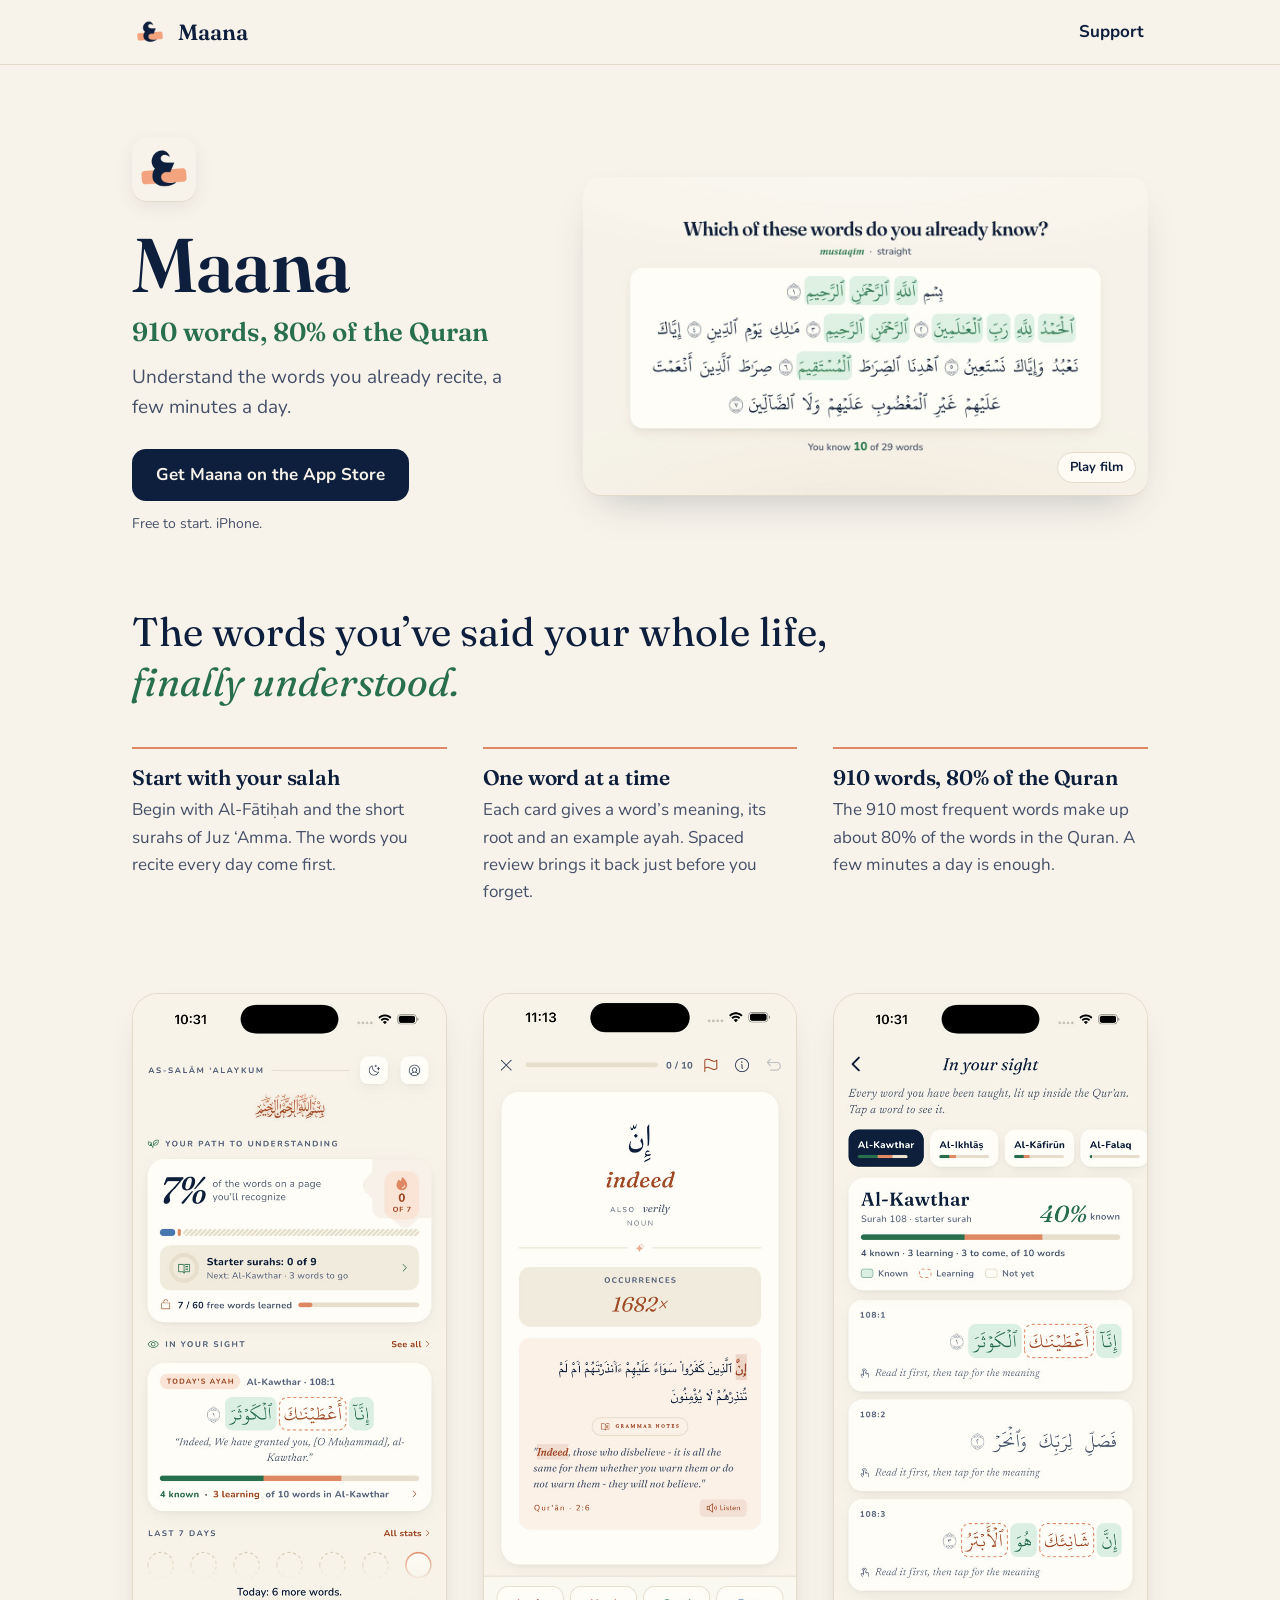
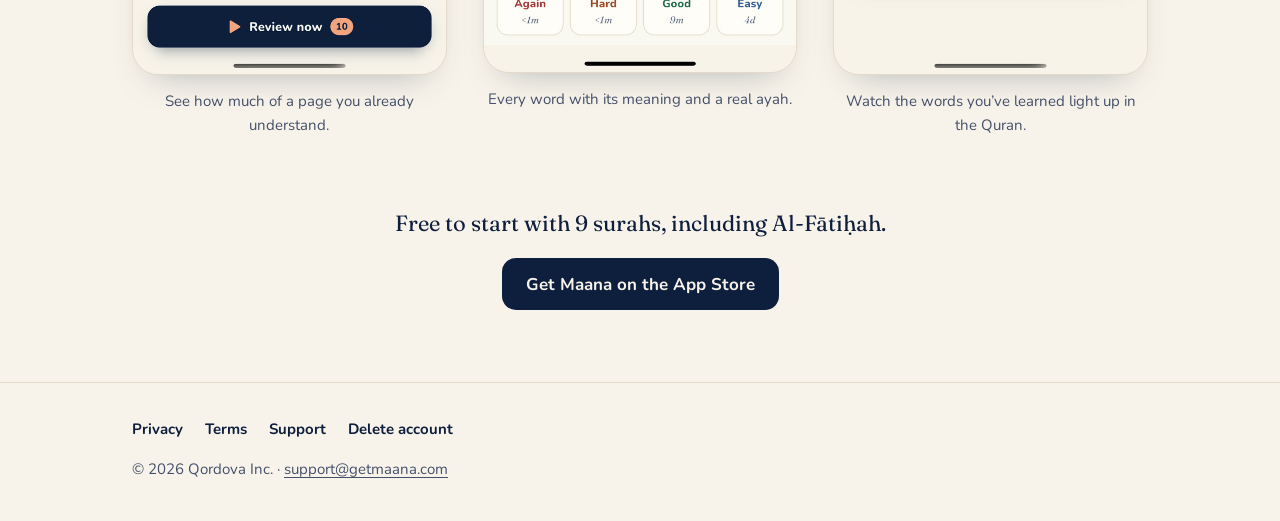
==== index.html @ f0429fd3 "getmaana.com: landing, privacy, terms, support, delete-account Co-Authored-By: Claude Opus 5.5 <nore" ====
<!doctype html>
<html lang="en">
<head>
<meta charset="utf-8">
<meta name="viewport" content="width=device-width, initial-scale=1">
<title>Maana: Essential Quranic Words</title>
<meta name="description" content="910 words, 80% of the Quran. Understand the words you already recite, a few minutes a day.">
<link rel="canonical" href="https://getmaana.com/">
<meta name="theme-color" content="#F8F3EA">
<meta name="apple-itunes-app" content="app-id=6817107338">
<meta property="og:type" content="website">
<meta property="og:site_name" content="Maana">
<meta property="og:title" content="Maana: Essential Quranic Words">
<meta property="og:description" content="910 words, 80% of the Quran. Understand the words you already recite, a few minutes a day.">
<meta property="og:url" content="https://getmaana.com/">
<meta property="og:image" content="https://getmaana.com/assets/og-image.jpg">
<meta property="og:image:width" content="1200">
<meta property="og:image:height" content="630">
<meta property="og:image:alt" content="Al-Fātiḥah with the words you know highlighted in green">
<meta name="twitter:card" content="summary_large_image">
<link rel="icon" href="/favicon.ico" sizes="any">
<link rel="icon" href="/assets/icon.svg" type="image/svg+xml">
<link rel="apple-touch-icon" href="/apple-touch-icon.png">
<link rel="preconnect" href="https://fonts.googleapis.com">
<link rel="preconnect" href="https://fonts.gstatic.com" crossorigin>
<link rel="stylesheet" href="https://fonts.googleapis.com/css2?family=Fraunces:opsz,wght@9..144,400;9..144,600&family=Nunito:wght@400;600;700&display=swap">
<link rel="stylesheet" href="/assets/style.css">
</head>
<body class="home">
<a class="skip" href="#main">Skip to content</a>
<header class="site-header">
  <div class="wrap bar">
    <a class="brand" href="/"><img src="/assets/icon-192.png" alt="" width="36" height="36"><span>Maana</span></a>
    <nav aria-label="Site"><a href="/support/">Support</a></nav>
  </div>
</header>
<main id="main">
<section class="hero wrap">
  <div class="hero-copy">
    <img class="hero-icon" src="/assets/icon-192.png" alt="" width="72" height="72">
    <h1>Maana</h1>
    <p class="subtitle">910 words, 80% of the Quran</p>
    <p class="promise">Understand the words you already recite, a few minutes a day.</p>
    <div class="cta">
      <a class="store-button" href="https://apps.apple.com/app/id6817107338">Get Maana on the App Store</a>
      <p class="fine">Free to start. iPhone.</p>
    </div>
  </div>
  <figure class="film">
    <video autoplay muted loop playsinline preload="metadata"
           poster="/assets/maana-hero-poster.jpg" width="1280" height="720"
           aria-label="Al-Fātiḥah on a page. The words you already know light up in green, one by one.">
      <source src="/assets/maana-hero.mp4" type="video/mp4">
    </video>
    <button class="film-toggle" type="button" aria-pressed="false">Pause film</button>
  </figure>
</section>

<section class="idea wrap">
  <p class="lede">The words you’ve said your whole life, <em>finally understood.</em></p>
  <ul class="points">
    <li><h2>Start with your salah</h2><p>Begin with Al-Fātiḥah and the short surahs of Juz ‘Amma. The words you recite every day come first.</p></li>
    <li><h2>One word at a time</h2><p>Each card gives a word’s meaning, its root and an example ayah. Spaced review brings it back just before you forget.</p></li>
    <li><h2>910 words, 80% of the Quran</h2><p>The 910 most frequent words make up about 80% of the words in the Quran. A few minutes a day is enough.</p></li>
  </ul>
</section>

<section class="shots wrap" aria-label="Screenshots">
  <figure>
    <img src="/assets/shots/home_light.jpg" width="600" height="1304" loading="lazy"
         alt="Maana home screen: 7% of the words on a page recognised, today’s ayah from Al-Kawthar, and a Review now button.">
    <figcaption>See how much of a page you already understand.</figcaption>
  </figure>
  <figure>
    <img src="/assets/shots/hygiene_review_card.jpg" width="600" height="1300" loading="lazy"
         alt="A review card for the word inna, meaning indeed, with its 1,682 occurrences and an example verse.">
    <figcaption>Every word with its meaning and a real ayah.</figcaption>
  </figure>
  <figure>
    <img src="/assets/shots/sight_light.jpg" width="600" height="1304" loading="lazy"
         alt="In your sight: Al-Kawthar, 40% known, with the known words highlighted inside each ayah.">
    <figcaption>Watch the words you’ve learned light up in the Quran.</figcaption>
  </figure>
</section>

<section class="closing wrap">
  <p>Free to start with 9 surahs, including Al-Fātiḥah.</p>
  <a class="store-button" href="https://apps.apple.com/app/id6817107338">Get Maana on the App Store</a>
</section>

<script>
(function () {
  var v = document.querySelector('.film video'), b = document.querySelector('.film-toggle');
  if (!v || !b) return;
  function sync() { var p = v.paused; b.textContent = p ? 'Play film' : 'Pause film'; b.setAttribute('aria-pressed', p ? 'true' : 'false'); }
  if (window.matchMedia && matchMedia('(prefers-reduced-motion: reduce)').matches) { v.removeAttribute('autoplay'); v.pause(); }
  b.addEventListener('click', function () { if (v.paused) v.play(); else v.pause(); });
  v.addEventListener('play', sync); v.addEventListener('pause', sync); sync();
})();
</script>

</main>
<footer class="site-footer">
  <div class="wrap">
    <nav aria-label="Footer">
      <a href="/privacy/">Privacy</a>
      <a href="/terms/">Terms</a>
      <a href="/support/">Support</a>
      <a href="/delete-account/">Delete account</a>
    </nav>
    <p>© 2026 Qordova Inc. · <a href="mailto:support@getmaana.com">support@getmaana.com</a></p>
  </div>
</footer>
</body>
</html>
---- assets/style.css ----
:root {
  --paper: #F8F3EA;
  --paper-2: #F1EADD;
  --card: #FFFDF8;
  --navy: #0E1F3D;
  --ink-2: #44506A;
  --coral: #E08864;
  --coral-ink: #A5502D;
  --green: #286F4D;
  --green-bg: #DDEFE4;
  --line: #E4DACA;
  --serif: "Fraunces", Georgia, "Times New Roman", serif;
  --sans: "Nunito", system-ui, -apple-system, "Segoe UI", sans-serif;
  --gutter: 20px;
  --max: 1080px;
}
*, *::before, *::after { box-sizing: border-box; }
html { -webkit-text-size-adjust: 100%; }
body {
  margin: 0;
  background: var(--paper);
  color: var(--navy);
  font: 400 17px/1.6 var(--sans);
  text-rendering: optimizeLegibility;
  -webkit-font-smoothing: antialiased;
}
img, video { max-width: 100%; height: auto; display: block; }
a { color: var(--green); text-underline-offset: 3px; text-decoration-thickness: 1px; }
a:hover { text-decoration-thickness: 2px; }
:focus-visible { outline: 3px solid var(--coral); outline-offset: 3px; border-radius: 4px; }
h1, h2, h3 { font-family: var(--serif); font-weight: 600; line-height: 1.15; letter-spacing: -0.01em; margin: 0 0 .5em; }
.wrap { max-width: var(--max); margin: 0 auto; padding: 0 var(--gutter); }
.skip { position: absolute; left: -999px; top: 8px; background: var(--navy); color: var(--paper); padding: 8px 14px; border-radius: 8px; z-index: 10; }
.skip:focus { left: 8px; }

/* header / footer */
.site-header { border-bottom: 1px solid var(--line); }
.bar { display: flex; align-items: center; justify-content: space-between; min-height: 64px; }
.brand { display: inline-flex; align-items: center; gap: 10px; color: var(--navy); text-decoration: none; font: 600 22px/1 var(--serif); }
.brand img { border-radius: 9px; }
.site-header nav a { color: var(--navy); font-weight: 700; text-decoration: none; padding: 10px 4px; }
.site-header nav a:hover { color: var(--green); }
.site-footer { border-top: 1px solid var(--line); margin-top: 72px; padding: 28px 0 40px; color: var(--ink-2); font-size: 15px; }
.site-footer nav { display: flex; flex-wrap: wrap; gap: 6px 22px; margin-bottom: 10px; }
.site-footer nav a { color: var(--navy); font-weight: 700; text-decoration: none; padding: 6px 0; }
.site-footer nav a:hover { color: var(--green); text-decoration: underline; }
.site-footer p { margin: 0; }
.site-footer p a { color: var(--ink-2); }

/* home: hero */
.hero { display: grid; gap: 32px; padding-top: 44px; }
.hero-icon { width: 64px; height: 64px; border-radius: 15px; box-shadow: 0 1px 0 var(--line), 0 6px 18px rgba(14,31,61,.08); margin-bottom: 20px; }
.hero h1 { font-size: clamp(48px, 11vw, 76px); margin-bottom: .1em; }
.subtitle { font: 600 clamp(21px, 5vw, 26px)/1.3 var(--serif); color: var(--green); margin: 0 0 12px; }
.promise { font-size: 19px; color: var(--ink-2); margin: 0 0 26px; max-width: 30em; }
.cta { display: flex; flex-wrap: wrap; align-items: center; gap: 12px 18px; }
.store-button {
  display: inline-flex; align-items: center; justify-content: center; min-height: 52px;
  padding: 0 24px; border-radius: 14px; background: var(--navy); color: var(--paper);
  font: 700 17px/1 var(--sans); text-decoration: none; transition: background .15s;
}
.store-button:hover { background: #1B3160; text-decoration: none; }
.fine { font-size: 14px; color: var(--ink-2); margin: 0; }
.film { margin: 0; }
.film video { width: 100%; aspect-ratio: 16 / 9; object-fit: cover; border-radius: 18px; background: var(--paper-2); box-shadow: 0 1px 0 var(--line), 0 18px 40px -18px rgba(14,31,61,.28); }

/* home: idea */
.idea { padding-top: 72px; }
.lede { font: 400 clamp(26px, 6vw, 40px)/1.25 var(--serif); margin: 0 0 40px; max-width: 18em; }
.lede em { font-style: italic; color: var(--green); }
.points { list-style: none; margin: 0; padding: 0; display: grid; gap: 28px; }
.points li { border-top: 2px solid var(--coral); padding-top: 16px; }
.points h2 { font-size: 21px; margin-bottom: .35em; }
.points p { margin: 0; color: var(--ink-2); }

/* home: screenshots */
.shots { display: grid; grid-auto-flow: column; grid-auto-columns: 72%; gap: 18px; overflow-x: auto; scroll-snap-type: x mandatory; padding-top: 64px; padding-bottom: 8px; }
.shots figure { margin: 0; scroll-snap-align: center; }
.shots img { width: 100%; border-radius: 26px; border: 1px solid var(--line); box-shadow: 0 16px 36px -20px rgba(14,31,61,.35); background: var(--card); }
.shots figcaption { margin-top: 14px; font-size: 15px; color: var(--ink-2); text-align: center; }

.closing { text-align: center; padding-top: 64px; }
.closing p { font: 400 22px/1.35 var(--serif); margin: 0 0 20px; }

/* prose pages */
.prose { max-width: 720px; padding-top: 40px; }
.prose h1 { font-size: clamp(34px, 8vw, 46px); }
.prose h2 { font-size: 24px; margin-top: 1.8em; }
.prose h3 { font-size: 19px; margin-top: 1.5em; }
.prose p, .prose li { color: var(--navy); }
.prose ul, .prose ol { padding-left: 1.3em; }
.prose li { margin: .35em 0; }
.prose li > ul { margin: .3em 0; }
.stamp { display: inline-block; font-size: 14px; font-weight: 700; color: var(--green); background: var(--green-bg); border-radius: 999px; padding: 4px 12px; margin: 0 0 12px; }
.legal h2 { font-size: 22px; }
.contact-card, .note { background: var(--card); border: 1px solid var(--line); border-radius: 16px; padding: 18px 20px; margin: 20px 0 8px; }
.contact-card p:first-child { margin-top: 0; font-size: 18px; }
.note { border-left: 4px solid var(--coral); }
.note p { margin: 0; }
details { border-bottom: 1px solid var(--line); }
details:first-of-type { border-top: 1px solid var(--line); }
summary { cursor: pointer; list-style: none; font: 600 19px/1.35 var(--serif); padding: 18px 36px 18px 0; position: relative; }
summary::-webkit-details-marker { display: none; }
summary::after { content: "+"; position: absolute; right: 4px; top: 14px; font: 400 26px/1 var(--sans); color: var(--coral-ink); }
details[open] summary::after { content: "−"; }
details > :not(summary) { margin-top: 0; }
details > :last-child { margin-bottom: 20px; }
.center { text-align: center; padding-top: 80px; }

@media (min-width: 760px) {
  :root { --gutter: 32px; }
  .hero { grid-template-columns: 5fr 7fr; align-items: center; gap: 48px; padding-top: 72px; }
  .points { grid-template-columns: repeat(3, 1fr); gap: 36px; }
  .shots { grid-auto-flow: row; grid-template-columns: repeat(3, 1fr); overflow: visible; gap: 36px; padding-top: 88px; }
}
@media (prefers-reduced-motion: reduce) {
  * { transition: none !important; }
}
.film { position: relative; }
.film-toggle { position: absolute; right: 12px; bottom: 12px; font: 700 13px/1 var(--sans); color: var(--navy); background: rgba(255,253,248,.88); border: 1px solid var(--line); border-radius: 999px; padding: 8px 12px; cursor: pointer; }
.film-toggle:hover { background: var(--card); }
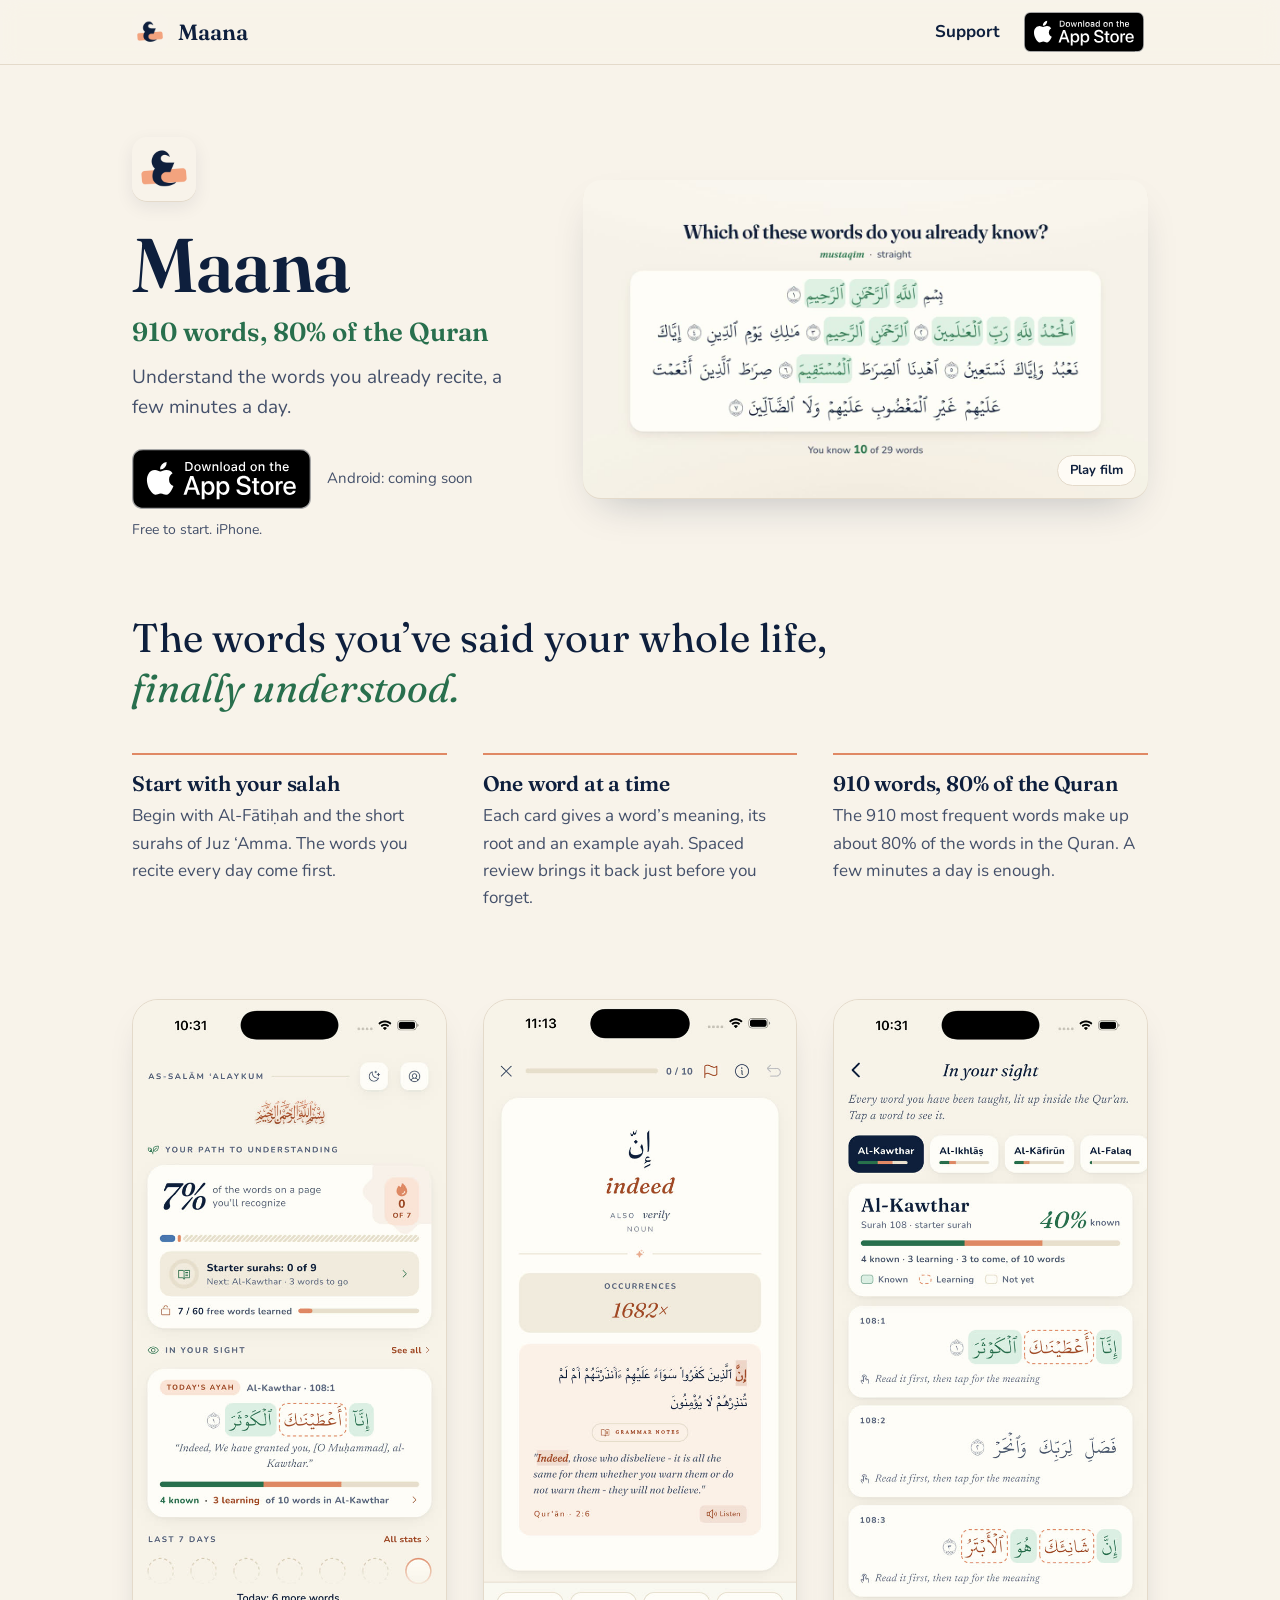
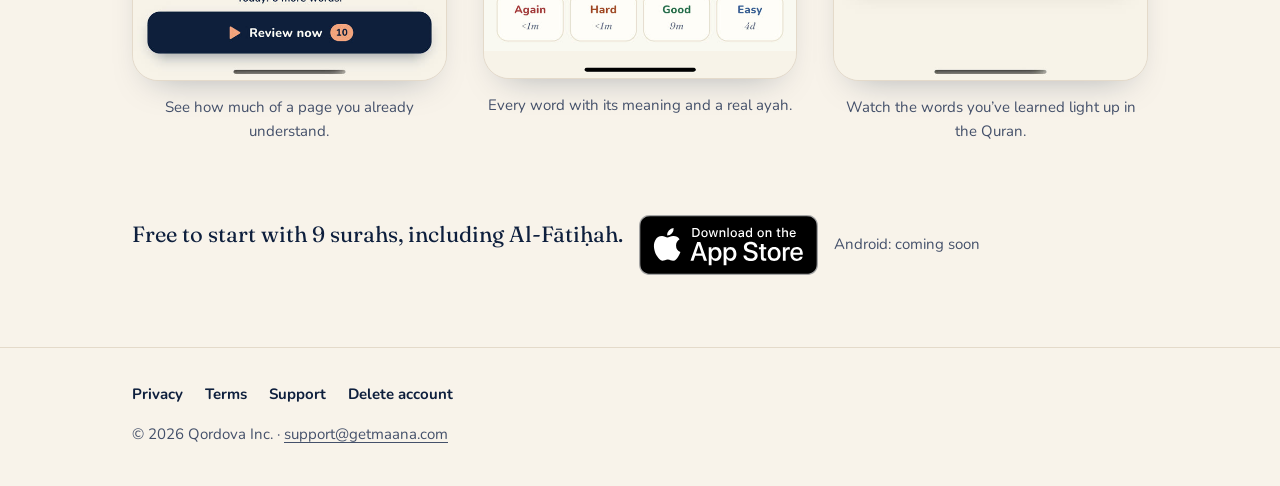
==== commit d879701d: "Show the official App Store badge in the header, hero and closing The plain text button becomes Appl" ====
--- a/index.html
+++ b/index.html
@@ -31,7 +31,7 @@
 <header class="site-header">
   <div class="wrap bar">
     <a class="brand" href="/"><img src="/assets/icon-192.png" alt="" width="36" height="36"><span>Maana</span></a>
-    <nav aria-label="Site"><a href="/support/">Support</a></nav>
+    <nav aria-label="Site"><a href="/support/">Support</a><a class="store-badge store-badge--header" href="https://apps.apple.com/app/id6817107338"><img src="/assets/app-store-badge.svg" alt="Download on the App Store" width="120" height="40"></a></nav>
   </div>
 </header>
 <main id="main">
@@ -42,7 +42,8 @@
     <p class="subtitle">910 words, 80% of the Quran</p>
     <p class="promise">Understand the words you already recite, a few minutes a day.</p>
     <div class="cta">
-      <a class="store-button" href="https://apps.apple.com/app/id6817107338">Get Maana on the App Store</a>
+      <a class="store-badge store-badge--hero" href="{app_store_url}"><img src="/assets/app-store-badge.svg" alt="Download on the App Store" width="180" height="60"></a>
+      <p class="fine soon">Android: coming soon</p>
       <p class="fine">Free to start. iPhone.</p>
     </div>
   </div>
@@ -85,7 +86,8 @@
 
 <section class="closing wrap">
   <p>Free to start with 9 surahs, including Al-Fātiḥah.</p>
-  <a class="store-button" href="https://apps.apple.com/app/id6817107338">Get Maana on the App Store</a>
+  <a class="store-badge store-badge--hero" href="{app_store_url}"><img src="/assets/app-store-badge.svg" alt="Download on the App Store" width="180" height="60"></a>
+      <p class="fine soon">Android: coming soon</p>
 </section>
 
 <script>
--- a/assets/style.css
+++ b/assets/style.css
@@ -34,7 +34,9 @@
 .skip:focus { left: 8px; }
 
 /* header / footer */
-.site-header { border-bottom: 1px solid var(--line); }
+.site-header { border-bottom: 1px solid var(--line); position: sticky; top: 0; z-index: 20;
+  background: rgba(248,243,234,.92); -webkit-backdrop-filter: saturate(1.4) blur(10px); backdrop-filter: saturate(1.4) blur(10px); }
+.site-header nav { display: flex; align-items: center; gap: 16px; }
 .bar { display: flex; align-items: center; justify-content: space-between; min-height: 64px; }
 .brand { display: inline-flex; align-items: center; gap: 10px; color: var(--navy); text-decoration: none; font: 600 22px/1 var(--serif); }
 .brand img { border-radius: 9px; }
@@ -119,3 +121,17 @@
 .film { position: relative; }
 .film-toggle { position: absolute; right: 12px; bottom: 12px; font: 700 13px/1 var(--sans); color: var(--navy); background: rgba(255,253,248,.88); border: 1px solid var(--line); border-radius: 999px; padding: 8px 12px; cursor: pointer; }
 .film-toggle:hover { background: var(--card); }
+
+/* Official App Store badge (unmodified artwork; Apple's minimum on-screen height is 40px) */
+.store-badge { display: inline-block; line-height: 0; border-radius: 10px; transition: transform .15s, opacity .15s; }
+.store-badge img { display: block; width: auto; }
+.store-badge:hover { transform: translateY(-1px); opacity: .9; }
+.store-badge:focus-visible { outline: 3px solid var(--green); outline-offset: 3px; }
+.store-badge--hero img { height: 60px; }
+.store-badge--header img { height: 40px; }
+@media (max-width: 360px) { .store-badge--header img { height: 40px; } .site-header nav { gap: 10px; } }
+
+.store-badge--play img { height: 60px; }   /* Google's PNG includes its own padding */
+.cta, .closing { display: flex; flex-wrap: wrap; align-items: center; gap: 10px 16px; }
+.soon { color: var(--ink-2); }
+.closing .soon, .cta .soon { font: 400 15px/1.4 var(--sans); color: var(--ink-2); margin: 0; }
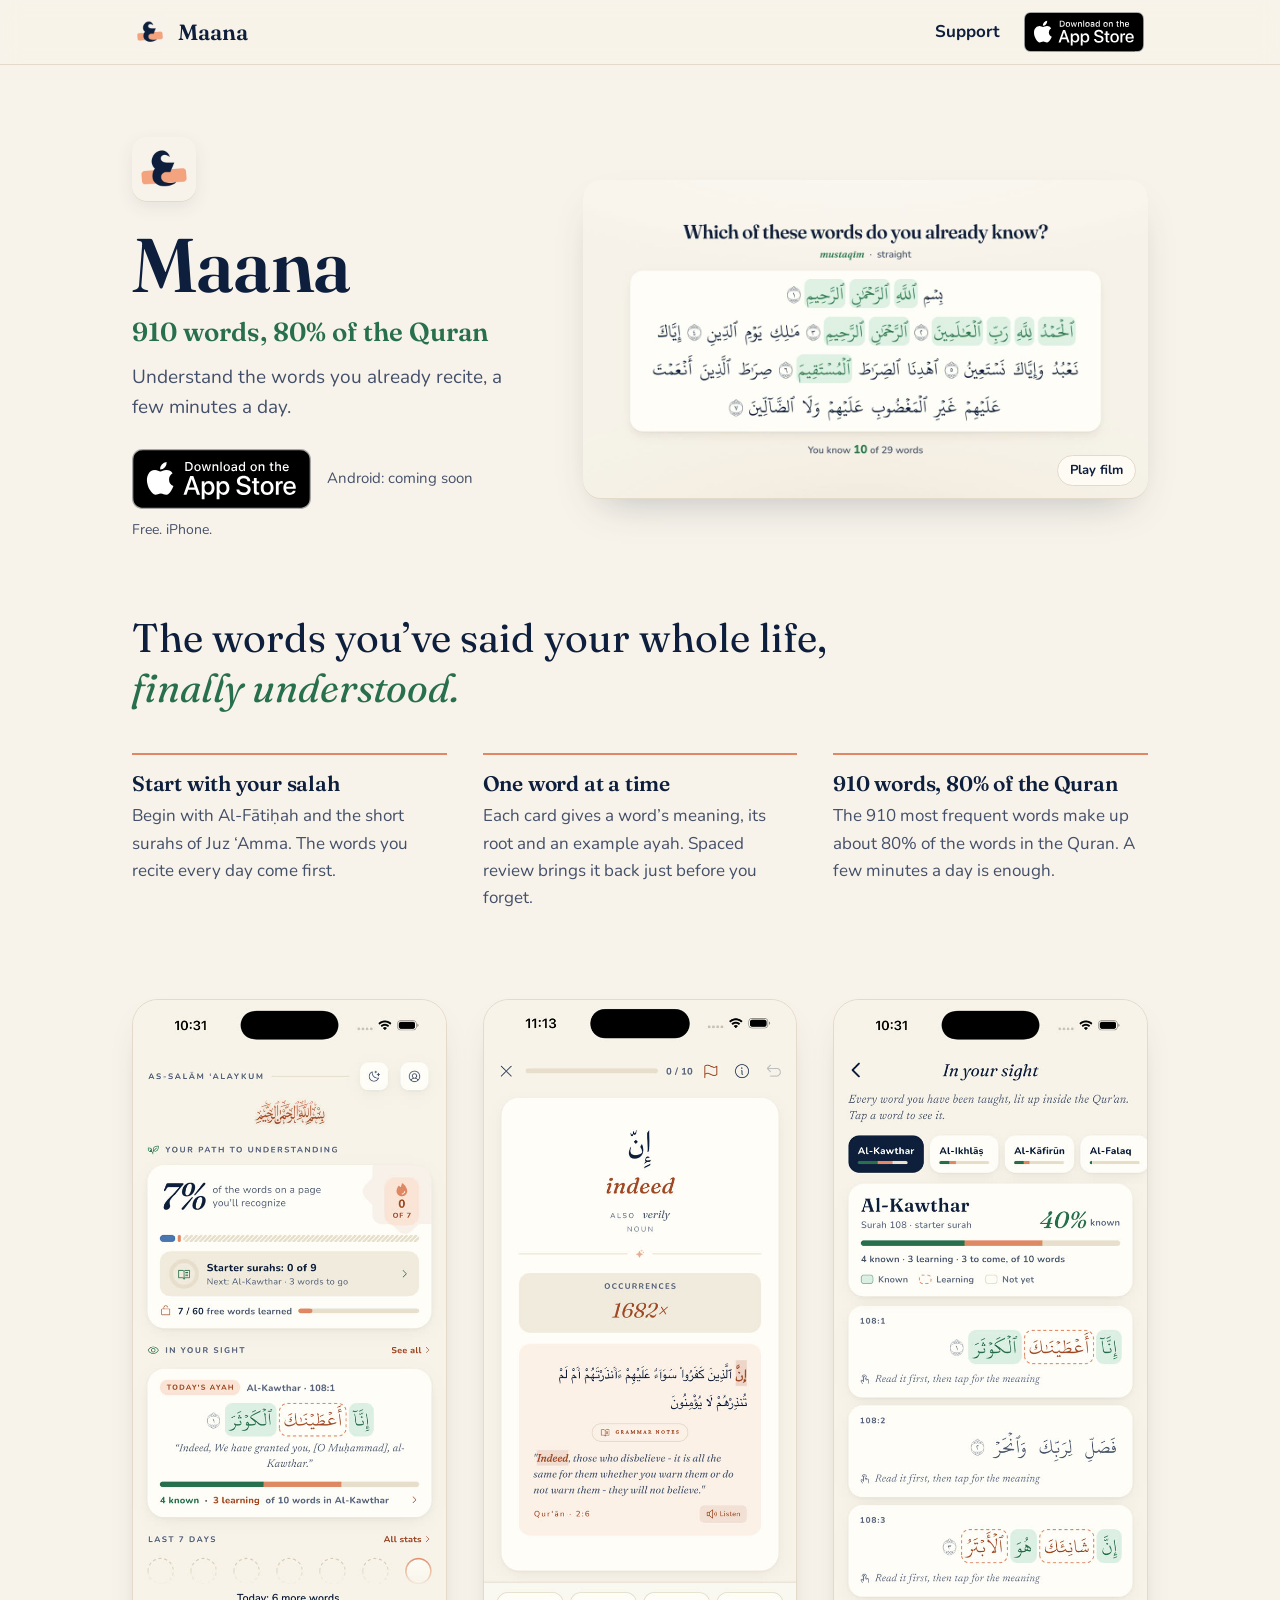
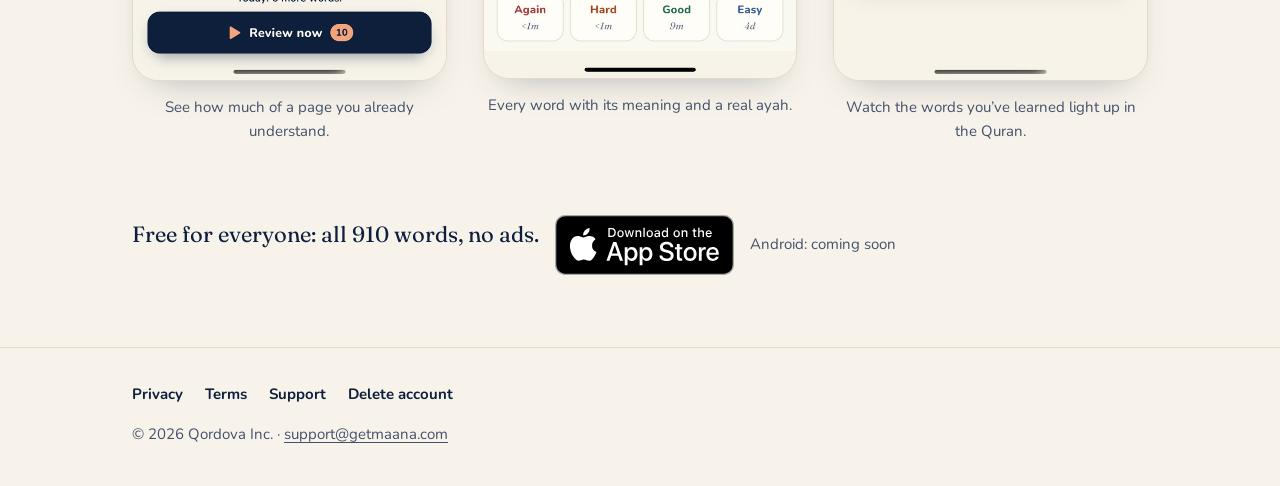
==== commit 14ea15fd: "Legal and support pages for the free model (Supporter plans and tips; no Premium) Co-Authored-By: Cl" ====
--- a/index.html
+++ b/index.html
@@ -44,7 +44,7 @@
     <div class="cta">
       <a class="store-badge store-badge--hero" href="{app_store_url}"><img src="/assets/app-store-badge.svg" alt="Download on the App Store" width="180" height="60"></a>
       <p class="fine soon">Android: coming soon</p>
-      <p class="fine">Free to start. iPhone.</p>
+      <p class="fine">Free. iPhone.</p>
     </div>
   </div>
   <figure class="film">
@@ -85,7 +85,7 @@
 </section>
 
 <section class="closing wrap">
-  <p>Free to start with 9 surahs, including Al-Fātiḥah.</p>
+  <p>Free for everyone: all 910 words, no ads.</p>
   <a class="store-badge store-badge--hero" href="{app_store_url}"><img src="/assets/app-store-badge.svg" alt="Download on the App Store" width="180" height="60"></a>
       <p class="fine soon">Android: coming soon</p>
 </section>
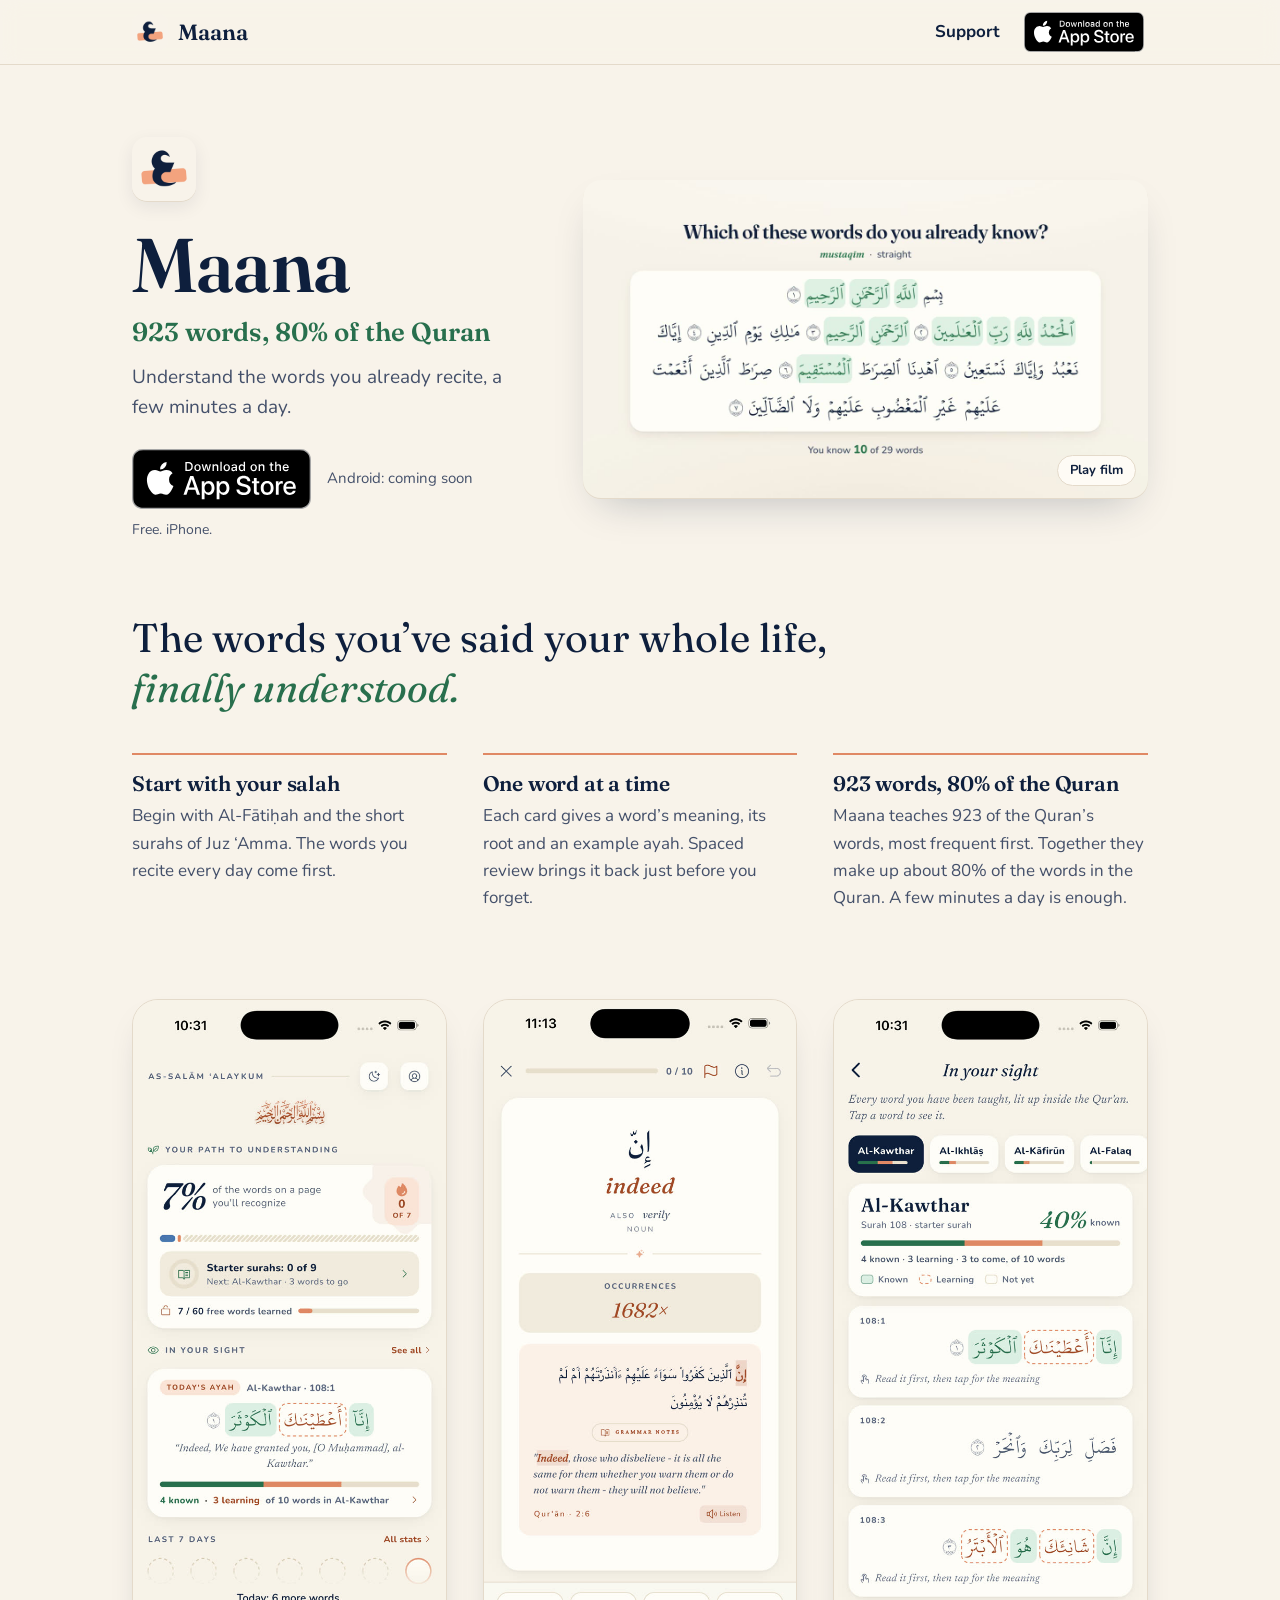
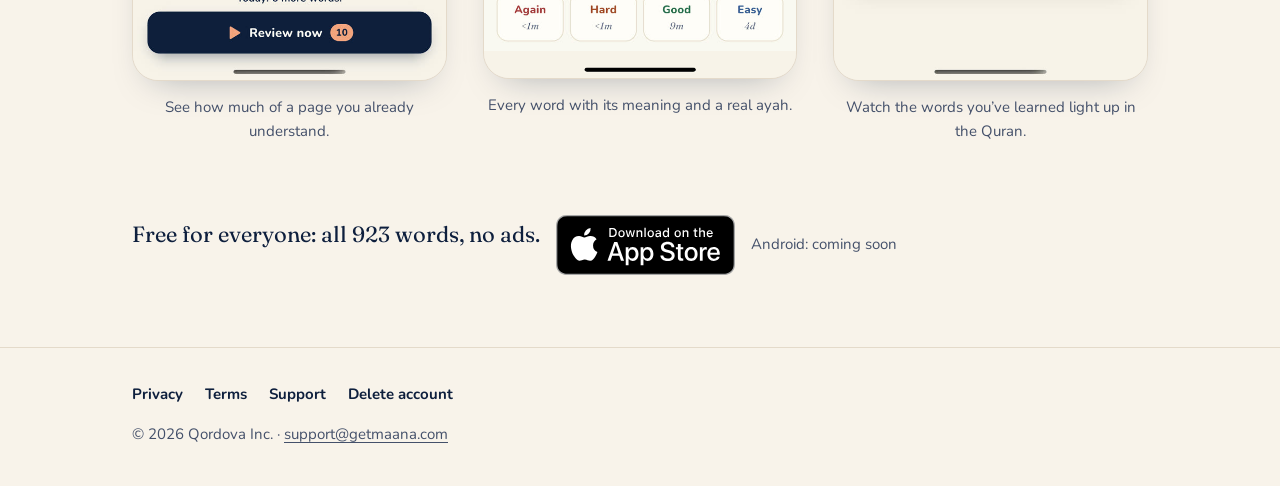
==== commit a3d79975: "Site: 923 words, 80% of the Quran (the words the app teaches), and the support page no longer promis" ====
--- a/index.html
+++ b/index.html
@@ -4,14 +4,14 @@
 <meta charset="utf-8">
 <meta name="viewport" content="width=device-width, initial-scale=1">
 <title>Maana: Essential Quranic Words</title>
-<meta name="description" content="910 words, 80% of the Quran. Understand the words you already recite, a few minutes a day.">
+<meta name="description" content="923 words, 80% of the Quran. Understand the words you already recite, a few minutes a day.">
 <link rel="canonical" href="https://getmaana.com/">
 <meta name="theme-color" content="#F8F3EA">
 <meta name="apple-itunes-app" content="app-id=6817107338">
 <meta property="og:type" content="website">
 <meta property="og:site_name" content="Maana">
 <meta property="og:title" content="Maana: Essential Quranic Words">
-<meta property="og:description" content="910 words, 80% of the Quran. Understand the words you already recite, a few minutes a day.">
+<meta property="og:description" content="923 words, 80% of the Quran. Understand the words you already recite, a few minutes a day.">
 <meta property="og:url" content="https://getmaana.com/">
 <meta property="og:image" content="https://getmaana.com/assets/og-image.jpg">
 <meta property="og:image:width" content="1200">
@@ -39,10 +39,10 @@
   <div class="hero-copy">
     <img class="hero-icon" src="/assets/icon-192.png" alt="" width="72" height="72">
     <h1>Maana</h1>
-    <p class="subtitle">910 words, 80% of the Quran</p>
+    <p class="subtitle">923 words, 80% of the Quran</p>
     <p class="promise">Understand the words you already recite, a few minutes a day.</p>
     <div class="cta">
-      <a class="store-badge store-badge--hero" href="{app_store_url}"><img src="/assets/app-store-badge.svg" alt="Download on the App Store" width="180" height="60"></a>
+      <a class="store-badge store-badge--hero" href="https://apps.apple.com/app/id6817107338"><img src="/assets/app-store-badge.svg" alt="Download on the App Store" width="180" height="60"></a>
       <p class="fine soon">Android: coming soon</p>
       <p class="fine">Free. iPhone.</p>
     </div>
@@ -62,7 +62,7 @@
   <ul class="points">
     <li><h2>Start with your salah</h2><p>Begin with Al-Fātiḥah and the short surahs of Juz ‘Amma. The words you recite every day come first.</p></li>
     <li><h2>One word at a time</h2><p>Each card gives a word’s meaning, its root and an example ayah. Spaced review brings it back just before you forget.</p></li>
-    <li><h2>910 words, 80% of the Quran</h2><p>The 910 most frequent words make up about 80% of the words in the Quran. A few minutes a day is enough.</p></li>
+    <li><h2>923 words, 80% of the Quran</h2><p>Maana teaches 923 of the Quran’s words, most frequent first. Together they make up about 80% of the words in the Quran. A few minutes a day is enough.</p></li>
   </ul>
 </section>
 
@@ -85,8 +85,8 @@
 </section>
 
 <section class="closing wrap">
-  <p>Free for everyone: all 910 words, no ads.</p>
-  <a class="store-badge store-badge--hero" href="{app_store_url}"><img src="/assets/app-store-badge.svg" alt="Download on the App Store" width="180" height="60"></a>
+  <p>Free for everyone: all 923 words, no ads.</p>
+  <a class="store-badge store-badge--hero" href="https://apps.apple.com/app/id6817107338"><img src="/assets/app-store-badge.svg" alt="Download on the App Store" width="180" height="60"></a>
       <p class="fine soon">Android: coming soon</p>
 </section>
 
